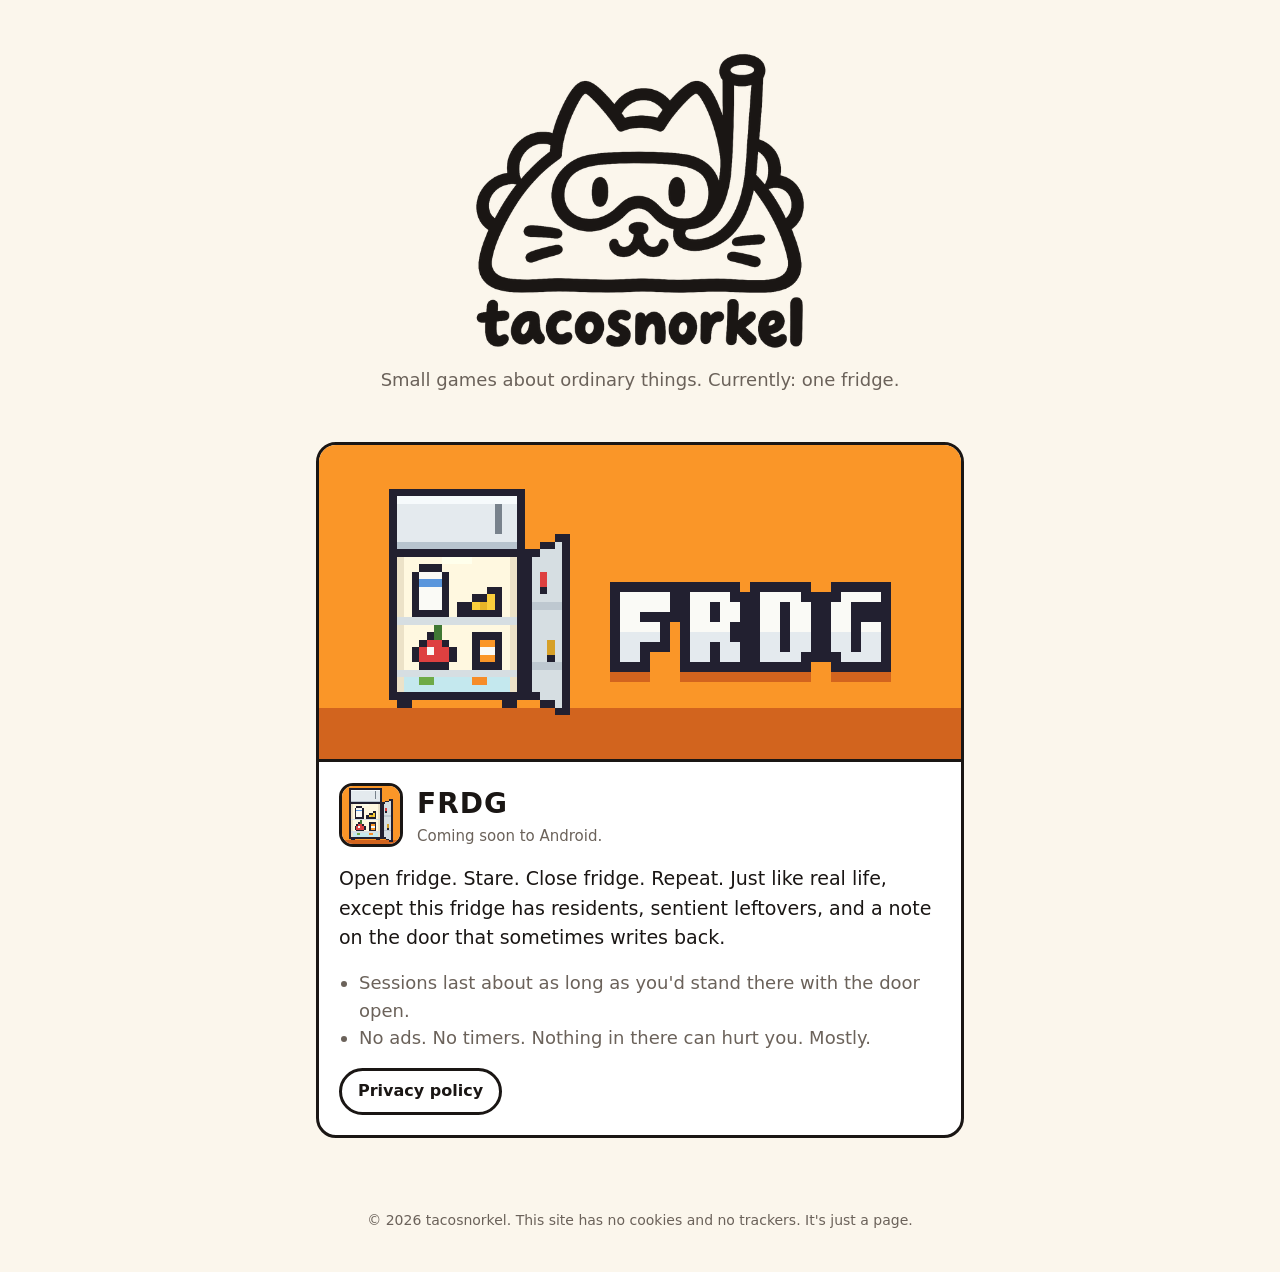
==== index.html @ 49afbe03 "tacosnorkel.com: home with FRDG, FRDG privacy policy, 404 Co-Authored-By: Claude Opus 5.5 <noreply@a" ====
<!doctype html>
<html lang="en">
<head>
  <meta charset="utf-8">
  <meta name="viewport" content="width=device-width, initial-scale=1">
  <title>tacosnorkel</title>
  <meta name="description" content="tacosnorkel makes small games about ordinary things. Currently: FRDG, a game about opening a fridge.">
  <link rel="icon" href="/favicon.ico" sizes="any">
  <link rel="icon" type="image/png" href="/img/icon-32.png" sizes="32x32">
  <link rel="apple-touch-icon" href="/img/icon-180.png">
  <meta property="og:title" content="tacosnorkel">
  <meta property="og:description" content="Small games about ordinary things. Currently: one fridge.">
  <meta property="og:image" content="https://tacosnorkel.com/img/frdg-feature.png">
  <link rel="stylesheet" href="/style.css">
</head>
<body>
  <main>
    <header class="hero">
      <img class="logo" src="/img/logo.png" width="536" height="483" alt="tacosnorkel: a cat in a taco, wearing a snorkel">
      <p class="tagline">Small games about ordinary things. Currently: one fridge.</p>
    </header>

    <section class="game" id="frdg">
      <img class="banner pixel" src="/img/frdg-feature.png" width="1024" height="500" alt="FRDG">
      <div class="body">
        <div class="head">
          <img class="icon pixel" src="/img/frdg-icon.png" width="512" height="512" alt="">
          <div>
            <h2>FRDG</h2>
            <p class="status">Coming soon to Android.</p>
          </div>
        </div>
        <blockquote>
          Open fridge. Stare. Close fridge. Repeat. Just like real life, except this
          fridge has residents, sentient leftovers, and a note on the door that
          sometimes writes back.
        </blockquote>
        <ul>
          <li>Sessions last about as long as you'd stand there with the door open.</li>
          <li>No ads. No timers. Nothing in there can hurt you. Mostly.</li>
        </ul>
        <div class="links">
          <!-- When FRDG is live, swap the status line above for:
               <a class="button" href="https://play.google.com/store/apps/details?id=com.cloudsnorkel.frdg">Get it on Google Play</a> -->
          <a class="button" href="/frdg/privacy/">Privacy policy</a>
        </div>
      </div>
    </section>
  </main>
  <footer>
    &copy; 2026 tacosnorkel. This site has no cookies and no trackers. It's just a page.
  </footer>
</body>
</html>
---- style.css ----
:root {
  --bg: #fbf6ec;
  --ink: #1a1614;
  --muted: #6b625a;
  --card: #ffffff;
  --line: #1a1614;
  --accent: #e8a33d;
}
@media (prefers-color-scheme: dark) {
  :root {
    --bg: #1b1816;
    --ink: #f4ede1;
    --muted: #b3a999;
    --card: #26221f;
    --line: #f4ede1;
  }
  .logo { filter: invert(1); }
}
* { box-sizing: border-box; }
html { -webkit-text-size-adjust: 100%; }
body {
  margin: 0;
  background: var(--bg);
  color: var(--ink);
  font-family: ui-rounded, "SF Pro Rounded", "Nunito", "Varela Round", system-ui, -apple-system, "Segoe UI", Roboto, sans-serif;
  font-size: 18px;
  line-height: 1.55;
}
main { max-width: 680px; margin: 0 auto; padding: 32px 16px 48px; }
a { color: inherit; text-decoration-thickness: 2px; text-underline-offset: 3px; }
a:hover { color: var(--accent); }
.pixel { image-rendering: pixelated; image-rendering: crisp-edges; }

.hero { text-align: center; padding: 16px 0 8px; }
.logo { width: min(340px, 80vw); height: auto; display: block; margin: 0 auto; }
.tagline { color: var(--muted); margin: 12px 0 0; }

.game {
  margin-top: 40px;
  background: var(--card);
  border: 3px solid var(--line);
  border-radius: 20px;
  overflow: hidden;
}
.game .banner { display: block; width: 100%; height: auto; border-bottom: 3px solid var(--line); }
.game .body { padding: 20px; }
.game .head { display: flex; align-items: center; gap: 14px; }
.game .icon { width: 64px; height: 64px; border-radius: 14px; border: 3px solid var(--line); flex: none; }
.game h2 { margin: 0; font-size: 28px; letter-spacing: 1px; }
.game .status { margin: 0; color: var(--muted); font-size: 15px; }
.game blockquote { margin: 16px 0; padding: 0; font-size: 19px; }
.game ul { margin: 0 0 16px; padding-left: 20px; color: var(--muted); }
.links { display: flex; flex-wrap: wrap; gap: 10px; }
.button {
  display: inline-block;
  padding: 8px 16px;
  border: 3px solid var(--line);
  border-radius: 999px;
  text-decoration: none;
  font-weight: 700;
  font-size: 16px;
}

.doc h1 { font-size: 32px; line-height: 1.2; margin: 24px 0 4px; }
.doc .updated { color: var(--muted); margin: 0 0 24px; }
.doc li { margin-bottom: 10px; }
.back { display: inline-flex; align-items: center; gap: 10px; text-decoration: none; font-weight: 700; }
.back img { width: 40px; height: auto; }

footer { max-width: 680px; margin: 0 auto; padding: 24px 16px 40px; color: var(--muted); font-size: 14px; text-align: center; }
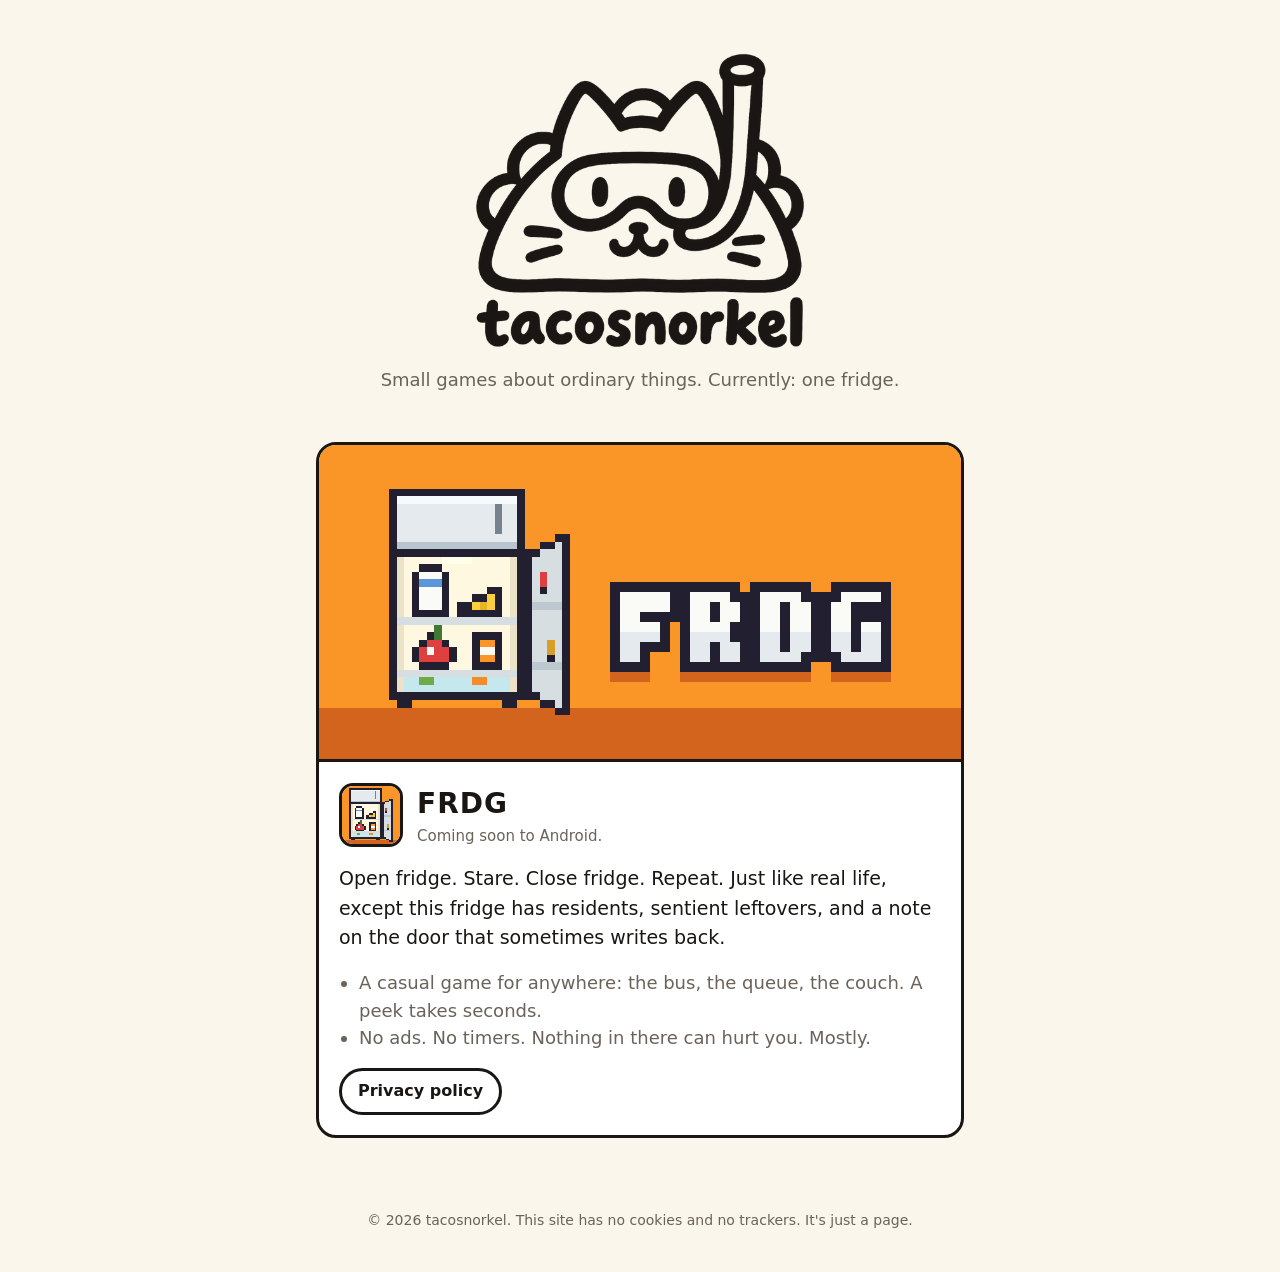
==== commit eb5f8feb: "Friendlier FRDG blurb Co-Authored-By: Claude Opus 5.5 <noreply@anthropic.com> Claude-Session: https:" ====
--- a/index.html
+++ b/index.html
@@ -36,7 +36,7 @@
           sometimes writes back.
         </blockquote>
         <ul>
-          <li>Sessions last about as long as you'd stand there with the door open.</li>
+          <li>A casual game for anywhere: the bus, the queue, the couch. A peek takes seconds.</li>
           <li>No ads. No timers. Nothing in there can hurt you. Mostly.</li>
         </ul>
         <div class="links">
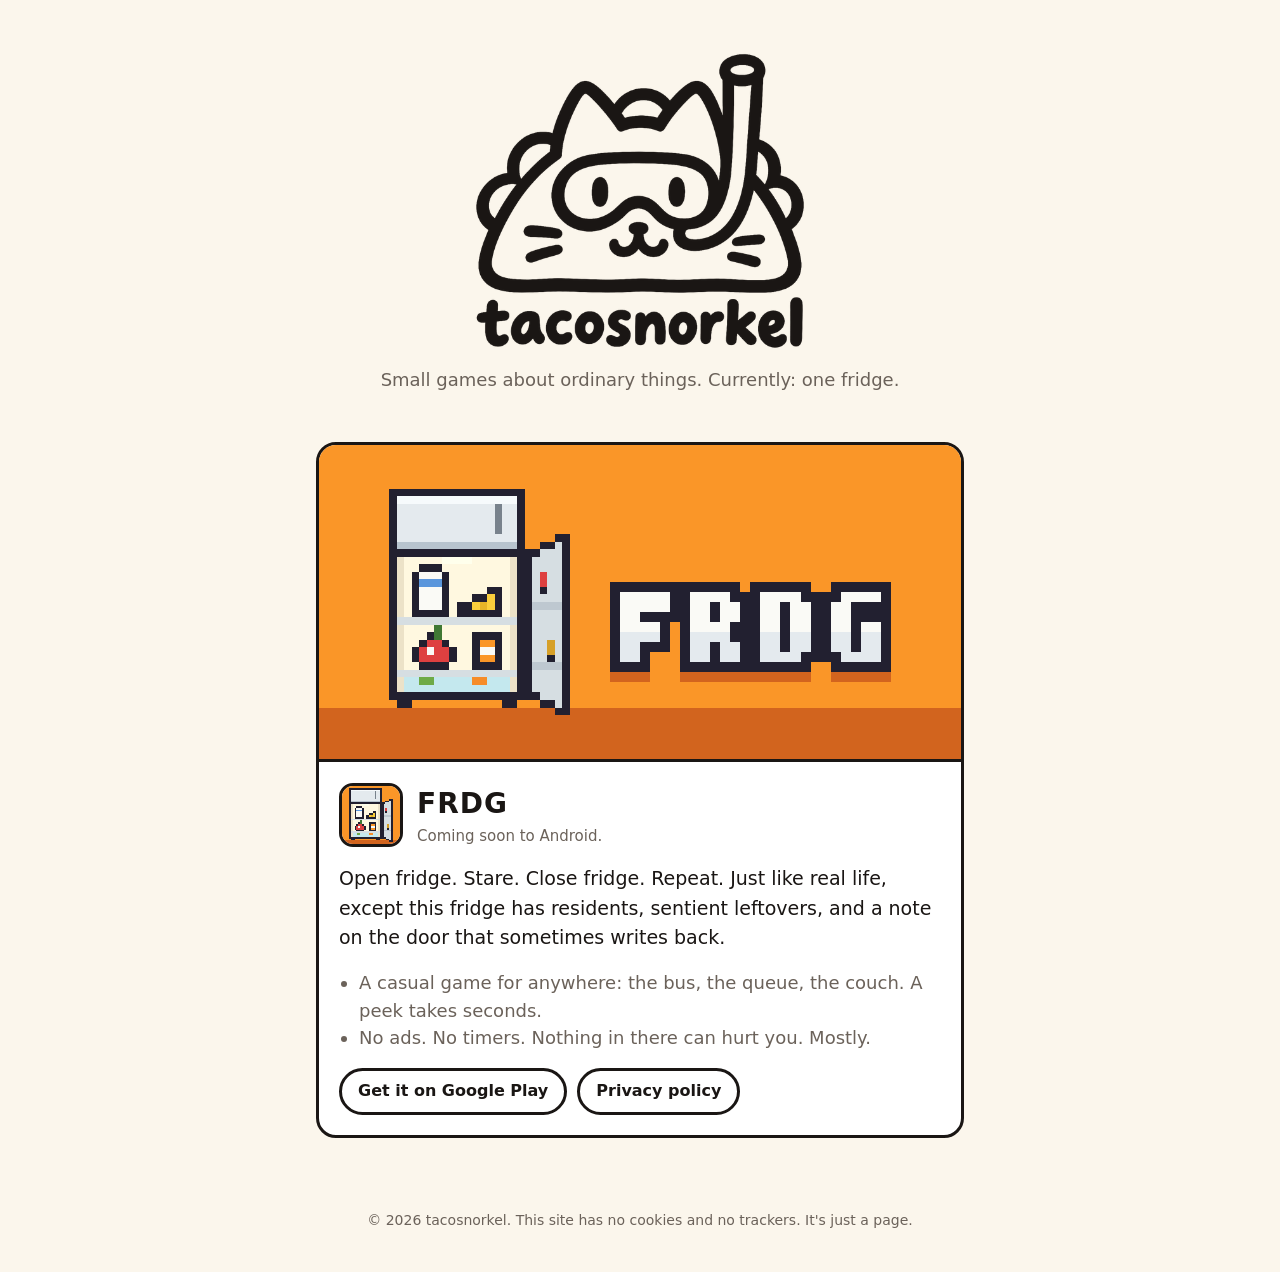
==== commit 25afd831: "Link FRDG on Google Play Co-Authored-By: Claude Opus 5.5 <noreply@anthropic.com> Claude-Session: htt" ====
--- a/index.html
+++ b/index.html
@@ -40,8 +40,7 @@
           <li>No ads. No timers. Nothing in there can hurt you. Mostly.</li>
         </ul>
         <div class="links">
-          <!-- When FRDG is live, swap the status line above for:
-               <a class="button" href="https://play.google.com/store/apps/details?id=com.cloudsnorkel.frdg">Get it on Google Play</a> -->
+          <a class="button" href="https://play.google.com/store/apps/details?id=com.cloudsnorkel.frdg">Get it on Google Play</a>
           <a class="button" href="/frdg/privacy/">Privacy policy</a>
         </div>
       </div>
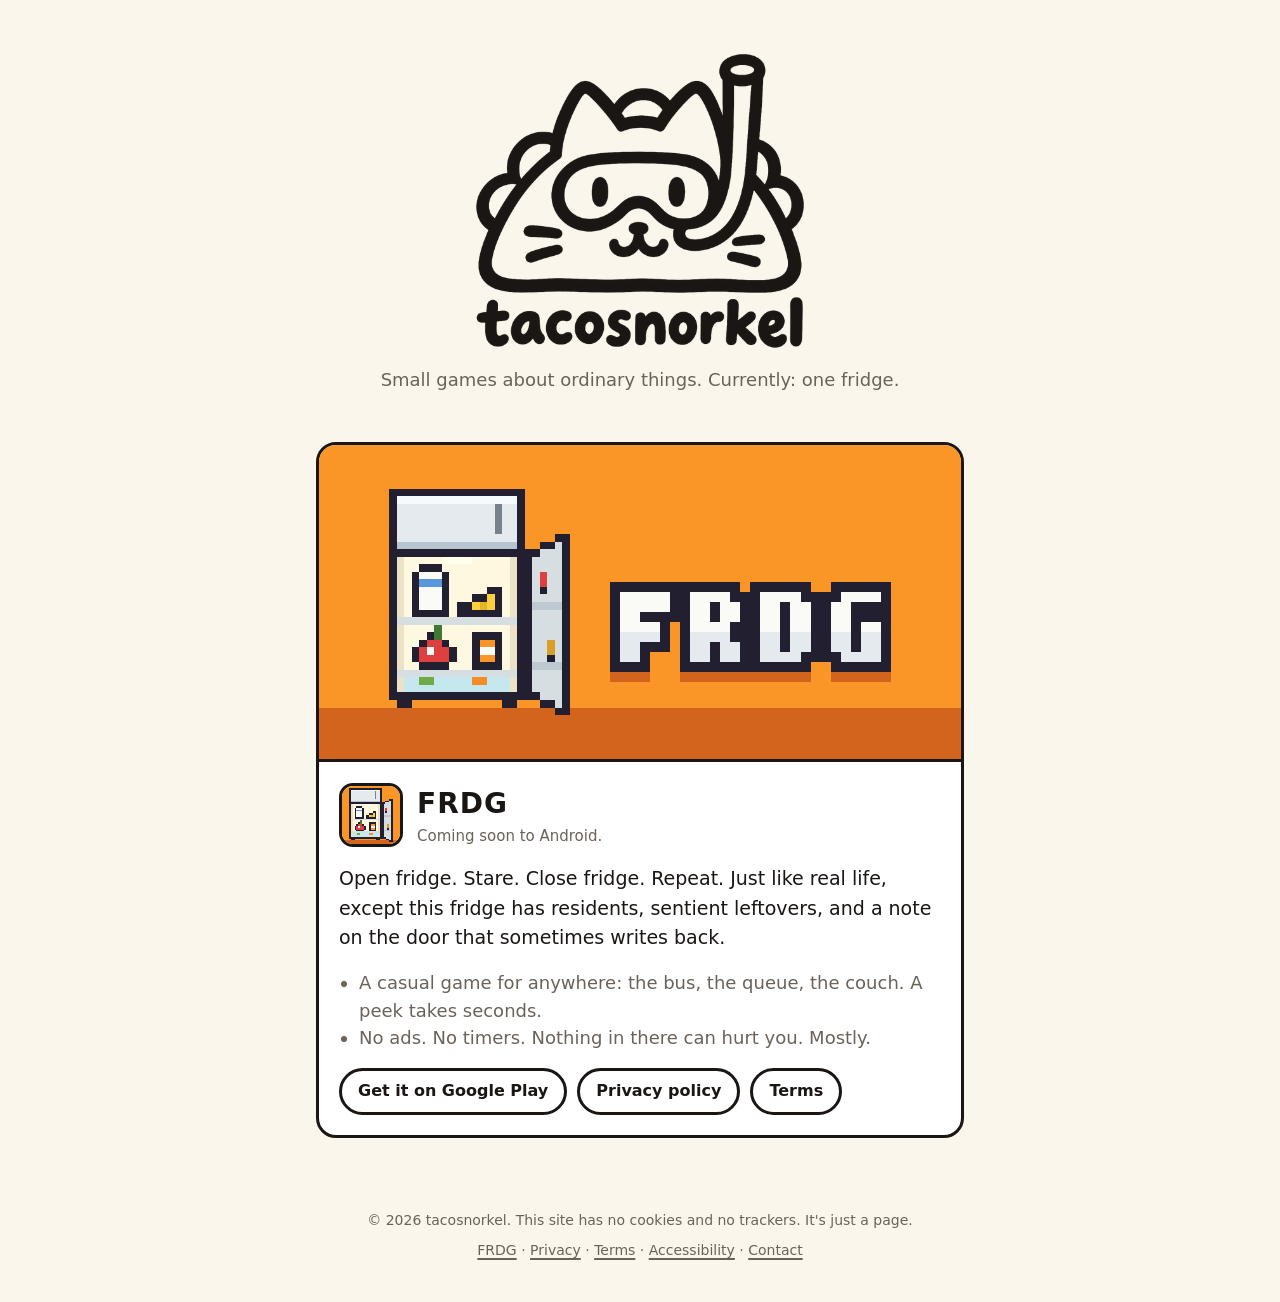
==== commit 27de0466: "Terms of use, accessibility statement, FRDG hub page Footer links on every page, visible keyboard fo" ====
--- a/index.html
+++ b/index.html
@@ -42,12 +42,14 @@
         <div class="links">
           <a class="button" href="https://play.google.com/store/apps/details?id=com.cloudsnorkel.frdg">Get it on Google Play</a>
           <a class="button" href="/frdg/privacy/">Privacy policy</a>
+          <a class="button" href="/frdg/terms/">Terms</a>
         </div>
       </div>
     </section>
   </main>
   <footer>
     &copy; 2026 tacosnorkel. This site has no cookies and no trackers. It's just a page.
+    <nav aria-label="Site"><a href="/frdg/">FRDG</a> · <a href="/frdg/privacy/">Privacy</a> · <a href="/frdg/terms/">Terms</a> · <a href="/accessibility/">Accessibility</a> · <a href="mailto:info@cloudsnorkel.com">Contact</a></nav>
   </footer>
 </body>
 </html>
--- a/style.css
+++ b/style.css
@@ -28,7 +28,8 @@
 }
 main { max-width: 680px; margin: 0 auto; padding: 32px 16px 48px; }
 a { color: inherit; text-decoration-thickness: 2px; text-underline-offset: 3px; }
-a:hover { color: var(--accent); }
+a:hover { text-decoration-thickness: 4px; }
+a:focus-visible, .button:focus-visible { outline: 3px solid var(--ink); outline-offset: 3px; border-radius: 4px; }
 .pixel { image-rendering: pixelated; image-rendering: crisp-edges; }
 
 .hero { text-align: center; padding: 16px 0 8px; }
@@ -62,9 +63,11 @@
 }
 
 .doc h1 { font-size: 32px; line-height: 1.2; margin: 24px 0 4px; }
+.doc h2 { font-size: 22px; line-height: 1.3; margin: 28px 0 8px; }
 .doc .updated { color: var(--muted); margin: 0 0 24px; }
 .doc li { margin-bottom: 10px; }
 .back { display: inline-flex; align-items: center; gap: 10px; text-decoration: none; font-weight: 700; }
 .back img { width: 40px; height: auto; }
 
+footer nav { margin-top: 8px; }
 footer { max-width: 680px; margin: 0 auto; padding: 24px 16px 40px; color: var(--muted); font-size: 14px; text-align: center; }
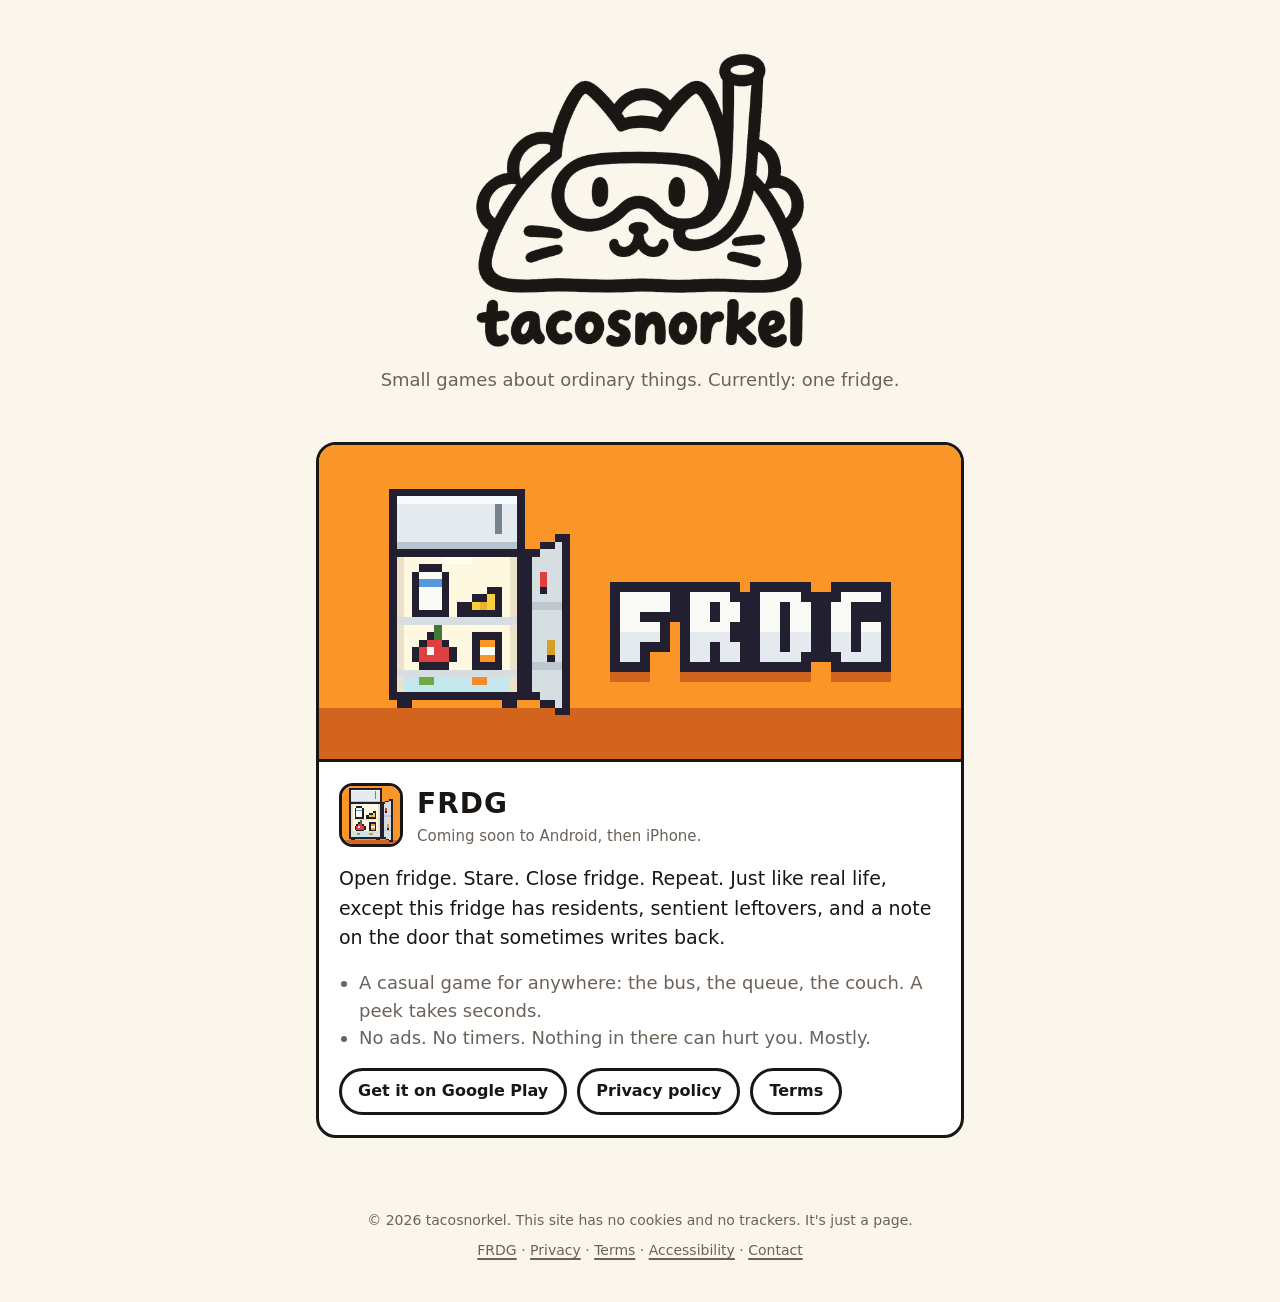
==== commit 58604eca: "Say iPhone is coming after Android Co-Authored-By: Claude Opus 5.5 <noreply@anthropic.com> Claude-Se" ====
--- a/index.html
+++ b/index.html
@@ -27,7 +27,7 @@
           <img class="icon pixel" src="/img/frdg-icon.png" width="512" height="512" alt="">
           <div>
             <h2>FRDG</h2>
-            <p class="status">Coming soon to Android.</p>
+            <p class="status">Coming soon to Android, then iPhone.</p>
           </div>
         </div>
         <blockquote>
--- a/style.css
+++ b/style.css
@@ -47,7 +47,7 @@
 .game .body { padding: 20px; }
 .game .head { display: flex; align-items: center; gap: 14px; }
 .game .icon { width: 64px; height: 64px; border-radius: 14px; border: 3px solid var(--line); flex: none; }
-.game h2 { margin: 0; font-size: 28px; letter-spacing: 1px; }
+.game h1, .game h2 { margin: 0; font-size: 28px; letter-spacing: 1px; }
 .game .status { margin: 0; color: var(--muted); font-size: 15px; }
 .game blockquote { margin: 16px 0; padding: 0; font-size: 19px; }
 .game ul { margin: 0 0 16px; padding-left: 20px; color: var(--muted); }
@@ -62,6 +62,22 @@
   font-size: 16px;
 }
 
+.doc .game { margin-top: 24px; }
+.doc .game h1 { margin: 0; }
+.shots {
+  list-style: none;
+  margin: 24px -16px;
+  padding: 0 16px 8px;
+  display: grid;
+  grid-auto-flow: column;
+  grid-auto-columns: minmax(150px, 1fr);
+  gap: 12px;
+  overflow-x: auto;
+  scroll-snap-type: x mandatory;
+}
+.shots li { margin: 0; scroll-snap-align: start; }
+.shots img { display: block; width: 100%; height: auto; border: 3px solid var(--line); border-radius: 12px; }
+
 .doc h1 { font-size: 32px; line-height: 1.2; margin: 24px 0 4px; }
 .doc h2 { font-size: 22px; line-height: 1.3; margin: 28px 0 8px; }
 .doc .updated { color: var(--muted); margin: 0 0 24px; }
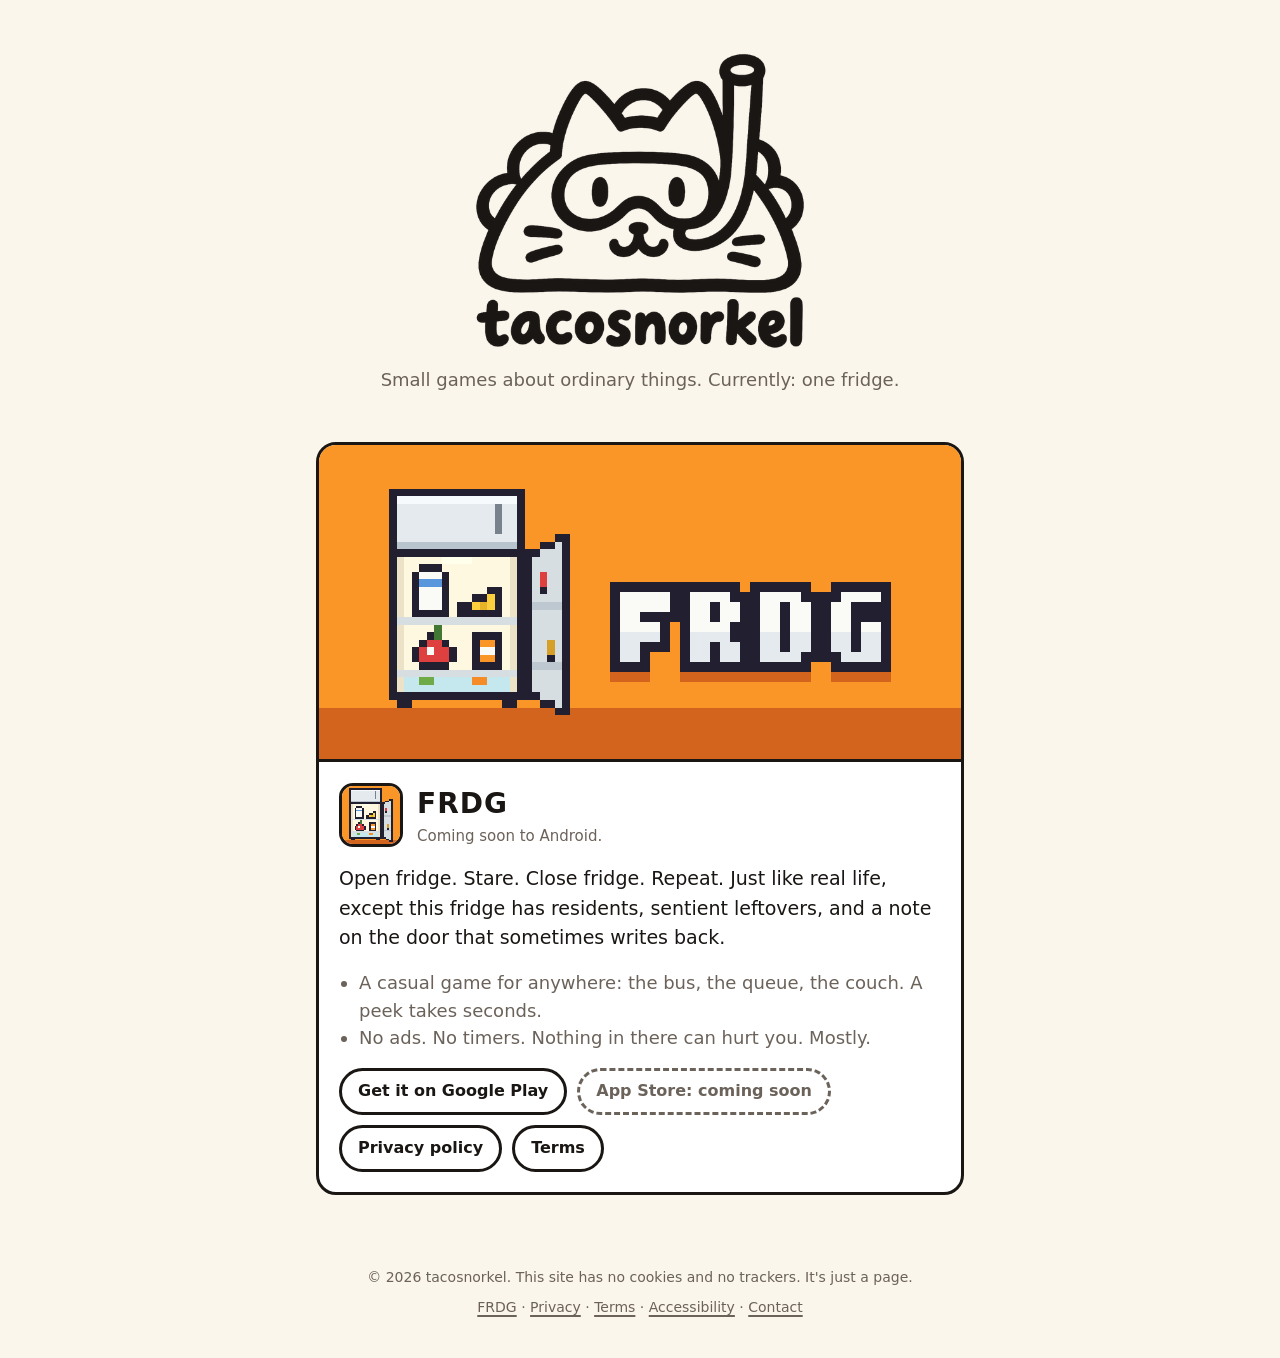
==== commit c949f5e3: "Add a disabled App Store button next to Google Play Replaces the "then iPhone" status text.  Co-Auth" ====
--- a/index.html
+++ b/index.html
@@ -27,7 +27,7 @@
           <img class="icon pixel" src="/img/frdg-icon.png" width="512" height="512" alt="">
           <div>
             <h2>FRDG</h2>
-            <p class="status">Coming soon to Android, then iPhone.</p>
+            <p class="status">Coming soon to Android.</p>
           </div>
         </div>
         <blockquote>
@@ -41,6 +41,7 @@
         </ul>
         <div class="links">
           <a class="button" href="https://play.google.com/store/apps/details?id=com.cloudsnorkel.frdg">Get it on Google Play</a>
+          <span class="button disabled" aria-disabled="true">App Store: coming soon</span>
           <a class="button" href="/frdg/privacy/">Privacy policy</a>
           <a class="button" href="/frdg/terms/">Terms</a>
         </div>
--- a/style.css
+++ b/style.css
@@ -87,3 +87,4 @@
 
 footer nav { margin-top: 8px; }
 footer { max-width: 680px; margin: 0 auto; padding: 24px 16px 40px; color: var(--muted); font-size: 14px; text-align: center; }
+.button.disabled { border-style: dashed; color: var(--muted); border-color: var(--muted); cursor: default; }
